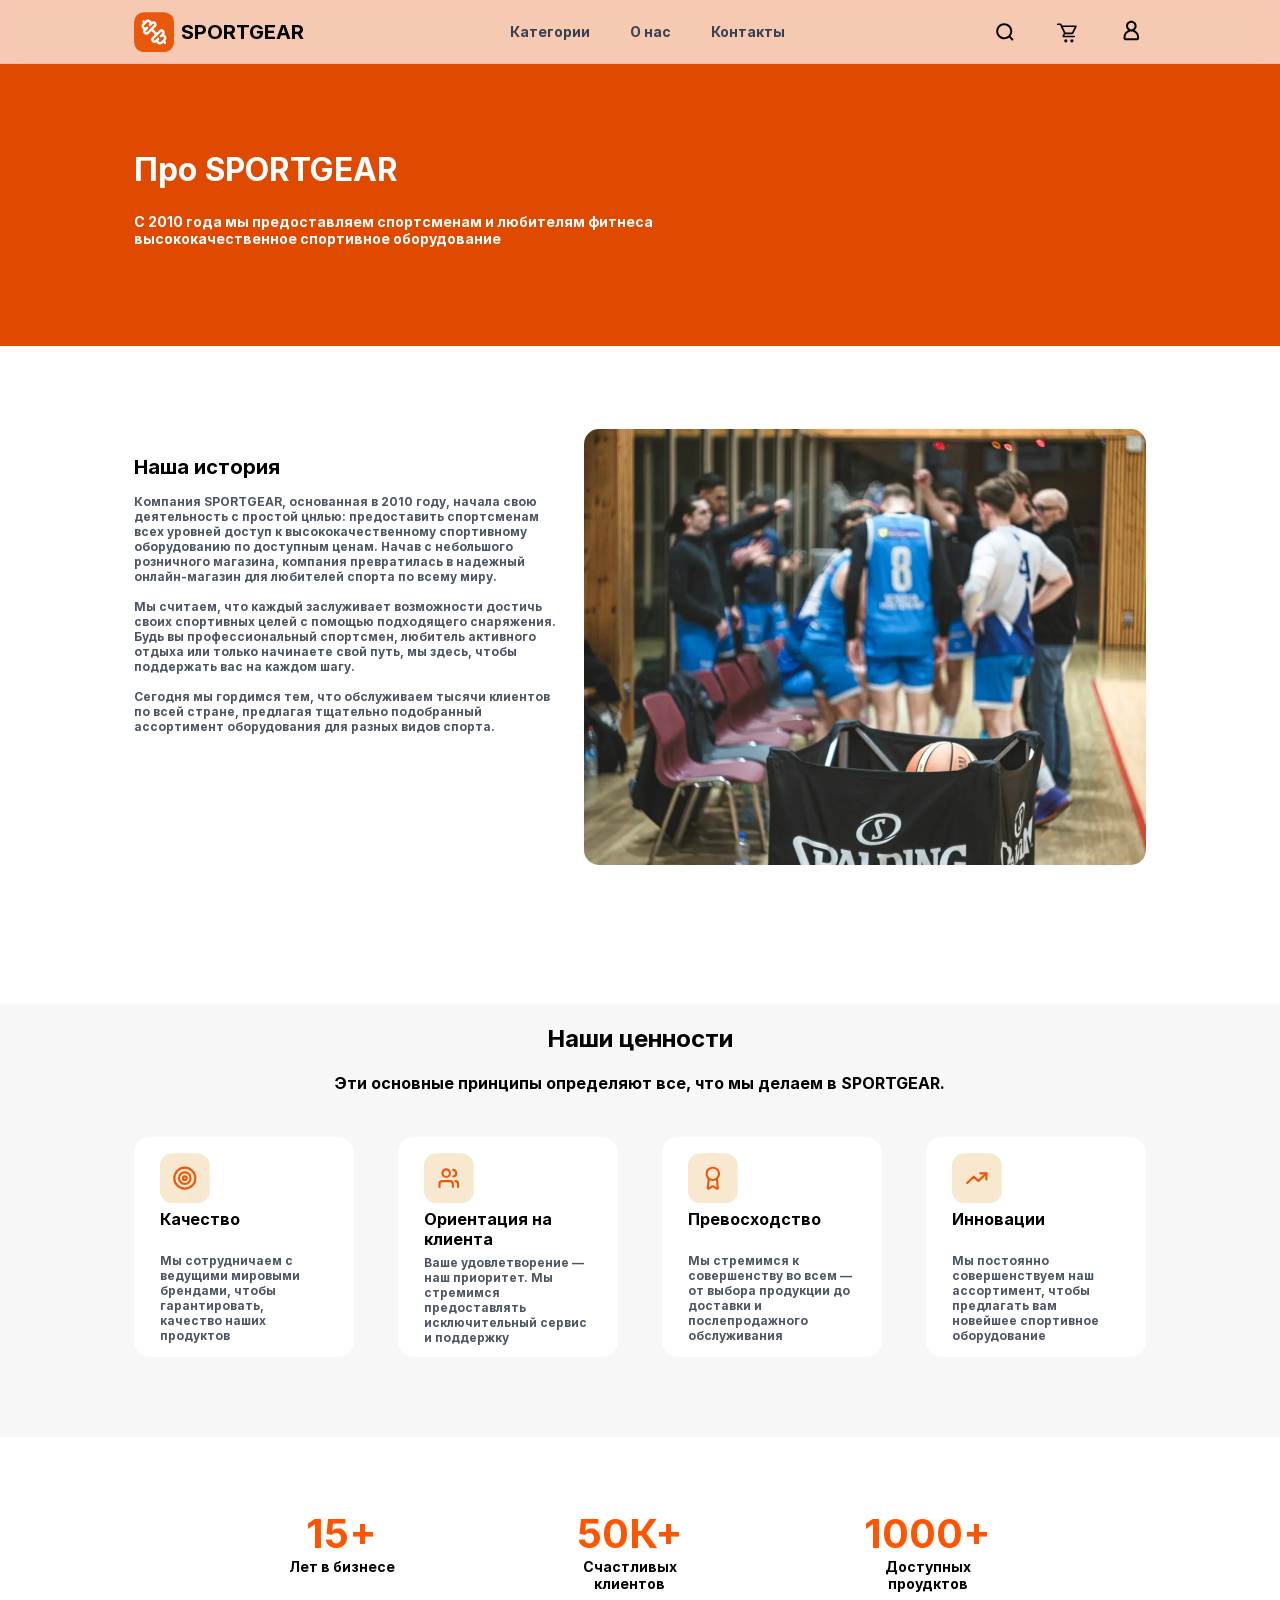
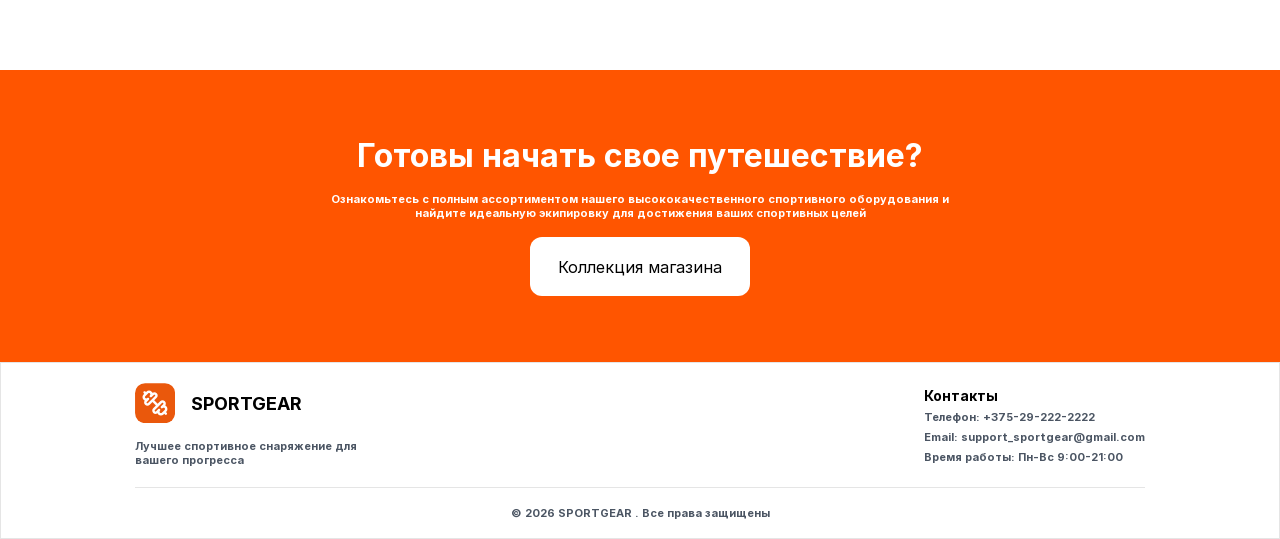
==== aboutPage.html @ 0b4ab944 "Главная страница, контакты, о нас, поисковая система. Без адаптива" ====
<!doctype html>
<html>
  <head>
    <link rel="stylesheet" href="css/main.css" />
    <meta charset="UTF-8" />
    <meta name="viewport" content="width=device-width, initial-scale=1.0" />
    <title>О нас</title>
  </head>
  <body>
    <!--НАЧАЛО ШАПКИ-->
    <header class="header">
      <div class="header__background">
        <div class="container">
          <a href="main.html" class="header__logo-block">
            <img src="photos/svg/icon_dumbbell.svg" class="header__logo" />
            <p class="header__title">SPORTGEAR</p>
          </a>

          <nav class="header__nav">
            <ul class="header__list">
              <li>
                <a href="categoryPage.html" class="header__link">Категории</a>
              </li>
              <li><a href="aboutPage.html" class="header__link">О нас</a></li>
              <li>
                <a href="contactPage.html" class="header__link">Контакты</a>
              </li>
            </ul>
          </nav>

          <div class="header__icons">
            <img src="photos/svg/поиск.svg" class="header__icon" id="searchHeader"/>
            <img src="photos/svg/коризна.svg" class="header__icon" />
            <img src="photos/svg/регистрация.svg" class="header__icon" />
          </div>
        </div>
      </div>
    </header>
    <!--КОНЕЦ ШАПКИ-->
    <main class="main-about">
      <section class="hero">
        <div class="container">
          <h1>Про SPORTGEAR</h1>
          <p>
            С 2010 года мы предоставляем спортсменам и любителям фитнеса
            высококачественное спортивное оборудование
          </p>
        </div>
      </section>

      <div class="container">
        <section class="about">
          <div class="about__text-box">
            <h2>Наша история</h2>
            <p>
              Компания SPORTGEAR, основанная в 2010 году, начала свою
              деятельность с простой цнлью: предоставить спортсменам всех
              уровней доступ к высококачественному спортивному оборудованию по
              доступным ценам. Начав с небольшого розничного магазина, компания
              превратилась в надежный онлайн-магазин для любителей спорта по
              всему миру.</p>
              <p>Мы считаем, что каждый заслуживает возможности достичь своих
              спортивных целей с помощью подходящего снаряжения. Будь вы
              профессиональный спортсмен, любитель активного отдыха или только
              начинаете свой путь, мы здесь, чтобы поддержать вас на каждом
              шагу.</p>
              <p>Сегодня мы гордимся тем, что обслуживаем тысячи клиентов по
              всей стране, предлагая тщательно подобранный ассортимент
              оборудования для разных видов спорта.</p>
            </p>
          </div>
          <img src="photos/photo/about.webp">
        </section>
      </div>
        <section class="values">
          <div class="container">
            
            <h1>Наши ценности</h1>
            <p>Эти основные принципы определяют все, что мы делаем в SPORTGEAR.</p>
            <div class="values__block">
              <div class="values__block__item">
                <img src="photos/svg/target.svg">
                <h6>Качество</h6>
                <p>Мы сотрудничаем с ведущими мировыми брендами, чтобы гарантировать, качество наших продуктов</p>
              </div>
              <div class="values__block__item">
                <img src="photos/svg/member.svg">
                <h6>Ориентация на клиента</h6>
                <p>Ваше удовлетворение — наш приоритет. Мы стремимся предоставлять исключительный сервис и поддержку</p>
              </div>

              <div class="values__block__item">
                <img src="photos/svg/reward.svg">
                <h6>Превосходство</h6>
                <p>Мы стремимся к совершенству во всем — от выбора продукции до доставки и послепродажного обслуживания</p>
              </div>

              <div class="values__block__item">
                <img src="photos/svg/grow.svg">
                <h6>Инновации</h6>
                <p>Мы постоянно совершенствуем наш ассортимент, чтобы предлагать вам новейшее спортивное оборудование</p>
              </div>
            </div>
          </div>
        </section>

        <div class="container">
          <section class="rewards">
            <div class="rewards__item">
              <span>15+</span>
              <p>Лет в бизнесе</p>
            </div>

            <div class="rewards__item">
              <span>50К+</span>
              <p>Счастливых клиентов</p>
            </div>

            <div class="rewards__item">
              <span>1000+</span>
              <p>Доступных проудктов</p>
            </div>
          </section>
        </div>

        <section class="travel">
          <div class="container">
              <h2>Готовы начать свое путешествие?</h2>
              <p>Ознакомьтесь с полным ассортиментом нашего высококачественного спортивного оборудования и найдите идеальную экипировку для достижения ваших спортивных целей</p>
              <button>Коллекция магазина</button>
          </div>
        </section>
      
    </main>
    <!--ФУТЕР-->
    <footer class="footer">
      <div class="container">
        <div class="footer__top">
          <div class="footer__logo">
            <img src="photos/svg/icon_dumbbell.svg" />
            <h3>SPORTGEAR</h3>
            <p>Лучшее спортивное снаряжение для вашего прогресса</p>
          </div>

          <div class="footer__contact">
            <h5>Контакты</h5>
            <p>Телефон: +375-29-222-2222</p>
            <p>Email: support_sportgear@gmail.com</p>
            <p>Время работы: Пн-Вс 9:00-21:00</p>
          </div>
        </div>
        <hr />
        <p class="footer__letter">© 2026 SPORTGEAR . Все права защищены</p>
      </div>
    </footer>

    <div id="search-blur">
    <div class="search">
      <div class="search__input-block">
        <img src="photos/svg/поиск.svg">
        <input placeholder="Название товара" id="src-input">
        <button class="search__close" id="close-search">&times;</button>
      </div>

      <div class="search__content" id="element-to-insert">
        
      </div>
    </div>
    </div>
    <script src="JavaScript/main.js"></script>
  </body>
</html>
---- css/main.css ----
* {
  box-sizing: border-box;
  margin: 0;
  padding: 0;
}

body {
  min-height: 100vh;
  font-family: "Inter";
}

p {
  margin: 0;
}

.header {
  width: 100%;
  z-index: 1000;
  height: 64px;
  position: sticky;
  top: 0;
}
.header .container {
  display: flex;
  justify-content: space-between;
  align-items: center;
  height: 100%;
}
.header__list {
  display: flex;
  gap: 20px;
  list-style: none;
  padding: 0;
  margin: 0;
}
.header__background {
  width: 100%;
  height: 100%;
  background-color: rgba(255, 255, 255, 0.7);
  backdrop-filter: blur(10px);
  border-bottom: 1px solid rgba(0, 0, 0, 0.05);
}
.header__logo-block {
  display: flex;
  align-items: center;
  gap: 7px;
  text-decoration: none;
  color: black;
}
.header__logo {
  width: 40px;
  height: 40px;
}
.header__title {
  font-weight: bold;
  font-size: 20px;
}
.header__nav {
  margin: 0;
}
.header__nav a {
  font-size: 14px;
  color: rgb(55, 65, 81);
  font-family: "Inter";
  font-weight: 700;
  text-decoration: none;
  display: block;
  padding: 0 10px;
  text-align: center;
}
.header__icons {
  display: flex;
  gap: 33px;
}
.header__icon {
  width: 30px;
  height: 30px;
}

.footer {
  border: 1px solid rgba(0, 0, 0, 0.1);
  max-height: 205px;
  padding-top: 20px;
}
.footer p {
  font-size: clamp(11px, 0.7vw, 12px);
  color: rgb(75, 85, 99);
}
.footer__top {
  display: flex;
  flex-direction: row;
  justify-content: space-between;
  align-items: center;
}
.footer__contact h5 {
  font-size: clamp(14px, 1vw, 16px);
}
.footer__contact {
  display: flex;
  flex-direction: column;
  gap: 6px;
}
.footer__contact p {
  color: rgb(75, 85, 99);
}
.footer__logo {
  max-width: 250px;
  display: flex;
  align-items: center;
  gap: 16px;
  flex-wrap: wrap;
}
.footer__logo img {
  max-width: 40px;
  max-height: 40px;
}
.footer__logo h3 {
  font-size: clamp(18px, 1.2vw, 20px);
}
.footer hr {
  margin-top: 20px;
  width: 100%;
  border: 0;
  border-top: 1px solid rgba(0, 0, 0, 0.1);
}
.footer__letter {
  text-align: center;
  padding: 18px 0;
}

.main__section__two {
  margin-top: 272px;
  height: 501px;
  width: 100%;
  background-color: rgb(247, 247, 247);
}
.main__section__two .container {
  display: flex;
  flex-direction: column;
  justify-content: flex-start;
  align-items: flex-start;
  height: 100%;
  width: 100%;
  gap: 38px;
}
.main__section__two__text-wrapper {
  display: flex;
  flex-direction: column;
  gap: clamp(10px, 1vw, 16px);
  padding-top: 28px;
}
.main__section__two__cat {
  font-size: clamp(18px, 1.8vw, 26px);
}
.main__section__two__txt {
  color: rgb(75, 85, 99);
  font-size: clamp(6px, 1vw, 11px);
}
.main__section__two__photo-wrap {
  display: flex;
  justify-content: space-between;
  width: 100%;
  gap: 20px;
}
.main__section__two__photo-item {
  position: relative;
  width: 100%;
  max-width: 224px;
  aspect-ratio: 224/245;
  min-width: 0;
  border-radius: 14px;
  overflow: hidden;
}
.main__section__two__photo-item img {
  width: 100%;
  height: 100%;
  -o-object-fit: cover;
     object-fit: cover;
  transition: transform 0.2s ease-in-out;
}
.main__section__two__photo-item:hover img {
  transform: scale(1.1);
}
.main__section__two__photo-item span {
  position: absolute;
  bottom: 20px;
  left: 20px;
  color: white;
  font-size: clamp(14px, 1.2vw, 18px);
}
.main__section__one {
  display: flex;
  justify-content: space-between;
  gap: clamp(20px, 5vw, 148px);
}
.main__section__one__content-left {
  padding-top: 71px;
  max-width: 537px;
}
.main__section__one__content-left button {
  width: 220px;
  height: 59px;
  border-radius: 12px;
  color: white;
  background-color: rgb(44, 44, 44);
  font-family: "InterR";
  margin-top: 52px;
}
.main__section__one__motivation-text {
  width: 100%;
  margin-bottom: 52px;
  font-family: Inter;
  font-weight: bold;
  font-size: clamp(28px, 3.4vw, 59px);
  color: rgb(17, 24, 39);
}
.main__section__one__motivation-text span {
  text-decoration: underline;
  color: rgb(234, 88, 12);
  text-underline-offset: 16px;
}
.main__section__one__text1 {
  color: rgb(75, 85, 99);
  font-size: clamp(18px, 1.6vw, 24px);
}
.main__section__one #sneakers_photo {
  margin-top: 41px;
  height: clamp(461px, 50vw, 580px);
  width: auto;
  aspect-ratio: 461/580;
  border-radius: 30px;
  -o-object-fit: cover;
     object-fit: cover;
  -o-object-position: center;
     object-position: center;
}
.main__h1 {
  font-size: 32px;
  text-align: center;
  margin-top: 56px;
  margin-bottom: 55px;
}
.main__section__three {
  height: 361px;
  background-color: rgb(247, 247, 247);
  width: 100%;
}
.main__section__three .container {
  display: flex;
  flex-direction: row;
  height: 100%;
  width: 100%;
  align-items: center;
  justify-content: space-between;
  flex-wrap: wrap;
}
.main__section__three__item {
  width: 348px;
  display: flex;
  gap: 4px;
}
.main__section__three__item img {
  max-width: 69px;
  max-height: 69px;
}
.main__section__three__item .item-text {
  display: flex;
  flex-direction: column;
  justify-content: space-evenly;
}
.main__section__three__item .item-text__mtxt {
  font-size: clamp(14px, 1.5vw, 20px);
}
.main__section__three__item .item-text__txt {
  font-size: clamp(8px, 0.9vw, 14px);
  color: rgb(75, 85, 99);
}

.main-about .hero {
  background-color: rgb(223, 74, 0);
  height: 346px;
  margin-top: -64px;
  padding-top: 64px;
}
.main-about .hero .container {
  display: flex;
  flex-direction: column;
  align-items: flex-start;
  gap: 24px;
}
.main-about .hero h1 {
  font-size: clamp(28px, 2.5vw, 48px);
  color: white;
  padding-top: 86px;
}
.main-about .hero p {
  color: white;
  max-width: 567px;
  font-size: clamp(14px, 1vw, 16px);
}
.main-about .about {
  padding-top: 83px;
  display: flex;
  justify-content: space-between;
  gap: 28px;
}
.main-about .about__text-box {
  padding-top: 26px;
  display: flex;
  flex-direction: column;
  gap: 15px;
}
.main-about .about__text-box h2 {
  font-size: clamp(20px, 1.5vw, 28px);
}
.main-about .about__text-box p {
  font-size: clamp(12px, 0.75vw, 14px);
  max-width: 582px;
  font-weight: 700;
  color: rgb(75, 85, 99);
}
.main-about .about img {
  aspect-ratio: 562/436;
  width: clamp(300px, 45vw, 562px);
  height: auto;
  border-radius: 15px;
  -o-object-fit: cover;
     object-fit: cover;
}
.main-about .values {
  background-color: rgb(247, 247, 247);
  height: 433px;
  width: 100%;
  margin-top: 139px;
}
.main-about .values .container {
  display: flex;
  flex-direction: column;
  align-items: center;
  justify-content: center;
  text-align: center;
  width: 100%;
}
.main-about .values .container h1 {
  padding: 20px 0;
}
.main-about .values__block {
  padding-top: 44px;
  width: 100%;
  display: flex;
  justify-content: space-between;
  gap: 20px;
}
.main-about .values__block__item {
  background-color: white;
  border-radius: 16px;
  max-width: 220px;
  min-height: 220px;
  display: flex;
  flex-direction: column;
  justify-content: flex-start;
  text-align: left;
  gap: 6px;
}
.main-about .values__block__item img {
  width: 50px;
  height: 50px;
  margin: 16px 0 0 26px;
}
.main-about .values__block__item h6 {
  font-size: 16px;
  padding: 0 26px;
  min-height: 2.4em;
}
.main-about .values__block__item p {
  padding: 0 26px;
  align-self: flex-start;
  font-size: 12px;
  color: rgb(75, 85, 99);
  margin: 0;
}
.main-about .rewards {
  height: 233px;
  width: 100%;
  display: flex;
  justify-content: space-evenly;
  align-items: center;
  gap: 20px;
}
.main-about .rewards__item {
  display: flex;
  flex-direction: column;
  align-items: center;
  text-align: center;
}
.main-about .rewards__item span {
  color: rgb(255, 85, 0);
  font-size: 40px;
}
.main-about .rewards__item p {
  font-size: 14px;
  max-width: 120px;
  min-height: 40px;
}
.main-about .travel {
  background-color: rgb(255, 85, 0);
}
.main-about .travel .container {
  display: flex;
  flex-direction: column;
  padding-top: 66px;
  align-items: center;
  gap: 17px;
  text-align: center;
}
.main-about .travel .container h2 {
  color: white;
  font-size: 32px;
}
.main-about .travel .container p {
  color: white;
  font-size: 11px;
  max-width: 620px;
}
.main-about .travel .container button {
  width: 220px;
  min-height: 59px;
  background-color: white;
  color: black;
  border: none;
  border-radius: 12px;
  font-family: "InterR";
  font-size: 16px;
  margin-bottom: 66px;
}

.main-contact {
  margin-bottom: 53px;
}
.main-contact .hero {
  background-color: rgb(255, 85, 0);
  margin-top: -64px;
  padding-top: 103px;
  height: 346px;
}
.main-contact .hero .container {
  display: flex;
  flex-direction: column;
  justify-content: center;
  align-items: center;
  gap: 24px;
  text-align: center;
}
.main-contact .hero .container h1 {
  font-size: 36px;
  color: white;
}
.main-contact .hero .container p {
  font-size: 16px;
  color: white;
  max-width: 635px;
  padding-bottom: 39px;
}
.main-contact .container__inf {
  padding-top: 60px;
  display: flex;
  gap: 80px;
}
.main-contact .container__inf .contact-inf {
  width: 100%;
  display: flex;
  flex-direction: column;
  max-width: 380px;
}
.main-contact .container__inf .contact-inf__text {
  display: flex;
  flex-direction: column;
  text-align: center;
  gap: 10px;
}
.main-contact .container__inf .contact-inf__text h3 {
  font-size: calm(18px, 2vw, 24px);
}
.main-contact .container__inf .contact-inf__text p {
  font-size: calm(8px, 0.7vw, 12px);
  color: rgb(75, 85, 99);
}
.main-contact .container__inf .contact-inf__block {
  display: flex;
  flex-direction: column;
  padding-top: 35px;
  gap: 20px;
}
.main-contact .container__inf .contact-inf__item {
  display: flex;
  gap: 10px;
}
.main-contact .container__inf .contact-inf__item img {
  width: 50px;
  height: 50px;
}
.main-contact .container__inf .contact-inf__item__txt {
  display: flex;
  flex-direction: column;
  justify-content: space-evenly;
}
.main-contact .container__inf .contact-inf__item__txt p {
  font-size: calm(12px, 1vw, 16px);
}
.main-contact .container__inf .contact-inf__item__txt p:nth-last-child(1) {
  color: rgb(75, 85, 99);
}
.main-contact .container__inf .contact-form {
  max-width: 736px;
  height: auto;
  background-color: rgb(247, 247, 247);
  border-radius: 18px;
  padding: 23px 74px;
}
.main-contact .container__inf .contact-form .form h4 {
  font-size: 16px;
}
.main-contact .container__inf .contact-form .form {
  display: flex;
  padding-top: 30px;
  justify-content: space-between;
  flex-wrap: wrap;
  gap: 30px;
}
.main-contact .container__inf .contact-form .form__pole {
  display: flex;
  flex-direction: column;
  flex: 0 1 calc(50% - 15px);
  gap: 8px;
}
.main-contact .container__inf .contact-form .form__pole label {
  font-size: 16px;
}
.main-contact .container__inf .contact-form .form__pole input {
  border: 1px solid rgb(217, 217, 217);
  border-radius: 8px;
  padding: 12px 16px;
  width: 100%;
}
.main-contact .container__inf .contact-form .form__pole:nth-last-child(2) {
  flex: 1 1 100%;
}
.main-contact .container__inf .contact-form .form__pole:nth-last-child(2) input {
  width: 100%;
  min-height: 150px;
}
.main-contact .container__inf .contact-form .form button {
  width: 100%;
  height: 40px;
  border-radius: 8px;
  border: none;
  background-color: rgb(255, 85, 0);
  color: white;
}

#search-blur {
  display: none;
  position: fixed;
  top: 0;
  left: 0;
  width: 100vw;
  height: 100vh;
  background: rgba(255, 255, 255, 0.4);
  backdrop-filter: blur(5px);
  z-index: 10001;
}

.search {
  overflow: hidden;
  display: none;
  width: 500px;
  background-color: white;
  position: fixed;
  border-radius: 16px;
  top: 25%;
  left: 50%;
  transform: translateX(-50%);
  min-height: 200px;
  box-shadow: 0 10px 30px rgba(0, 0, 0, 0.12);
}
.search__active {
  display: block;
  animation: appearance 0.3s ease-out forwards;
}
.search__input-block {
  height: 45px;
  display: flex;
  border-bottom-color: black;
  border-bottom-style: solid;
  border-bottom-width: 1px;
  width: 100%;
  justify-content: space-evenly;
  align-items: center;
  gap: 15px;
}
.search__input-block img {
  width: 38px;
  height: 38px;
  flex: 1;
}
.search__input-block input {
  flex: 8;
  border: none;
  height: 100%;
  font-family: "InterR";
  font-size: 16px;
}
.search__input-block input:focus {
  outline: none;
}
.search__close {
  border: none;
  background-color: transparent;
  font-size: 38px;
  flex: 1;
  color: grayText;
}
.search__close:hover {
  color: black;
}
.search__content {
  padding: 15px;
  display: flex;
  flex-direction: column;
  text-align: center;
  gap: 10px;
  overflow-y: auto;
  max-height: 300px;
}

.product-template {
  display: flex;
  align-items: center;
  gap: 15px;
  padding: 10px;
  border-radius: 10px;
}
.product-template:hover {
  background-color: #f9f9f9;
}
.product-template .product__info {
  display: flex;
  flex-direction: column;
  align-items: flex-start;
  gap: 2px;
}
.product-template .product-name {
  font-size: 14px;
}
.product-template .product-price {
  font-size: 14px;
  margin-left: auto;
}
.product-template .product-price::after {
  content: " BYN";
}
.product-template .product-img {
  width: 45px;
  height: 45px;
  -o-object-fit: cover;
     object-fit: cover;
  border-radius: 6px;
}
.product-template .cat {
  font-size: 12px;
  color: rgb(75, 85, 99);
}

#notFound {
  position: absolute;
  left: 50%;
  transform: translateX(-50%);
  top: 60px;
  font-size: 13px;
  color: rgb(75, 85, 99);
}

@keyframes appearance {
  from {
    opacity: 0;
    transform: translate(-50%, -30%) scale(0.9);
  }
  to {
    opacity: 1;
    transform: translate(-50%, -40%) scale(1);
  }
}
.container {
  max-width: 1400px;
  margin: 0 auto;
  padding: 0 134px;
}

@font-face {
  font-family: "Inter";
  src: url("../fonts/Inter-Bold.woff2") format("truetype");
  font-weight: 700;
}
@font-face {
  font-family: "InterR";
  src: url("../fonts/Inter-Regular.woff2") format("truetype");
}/*# sourceMappingURL=main.css.map */
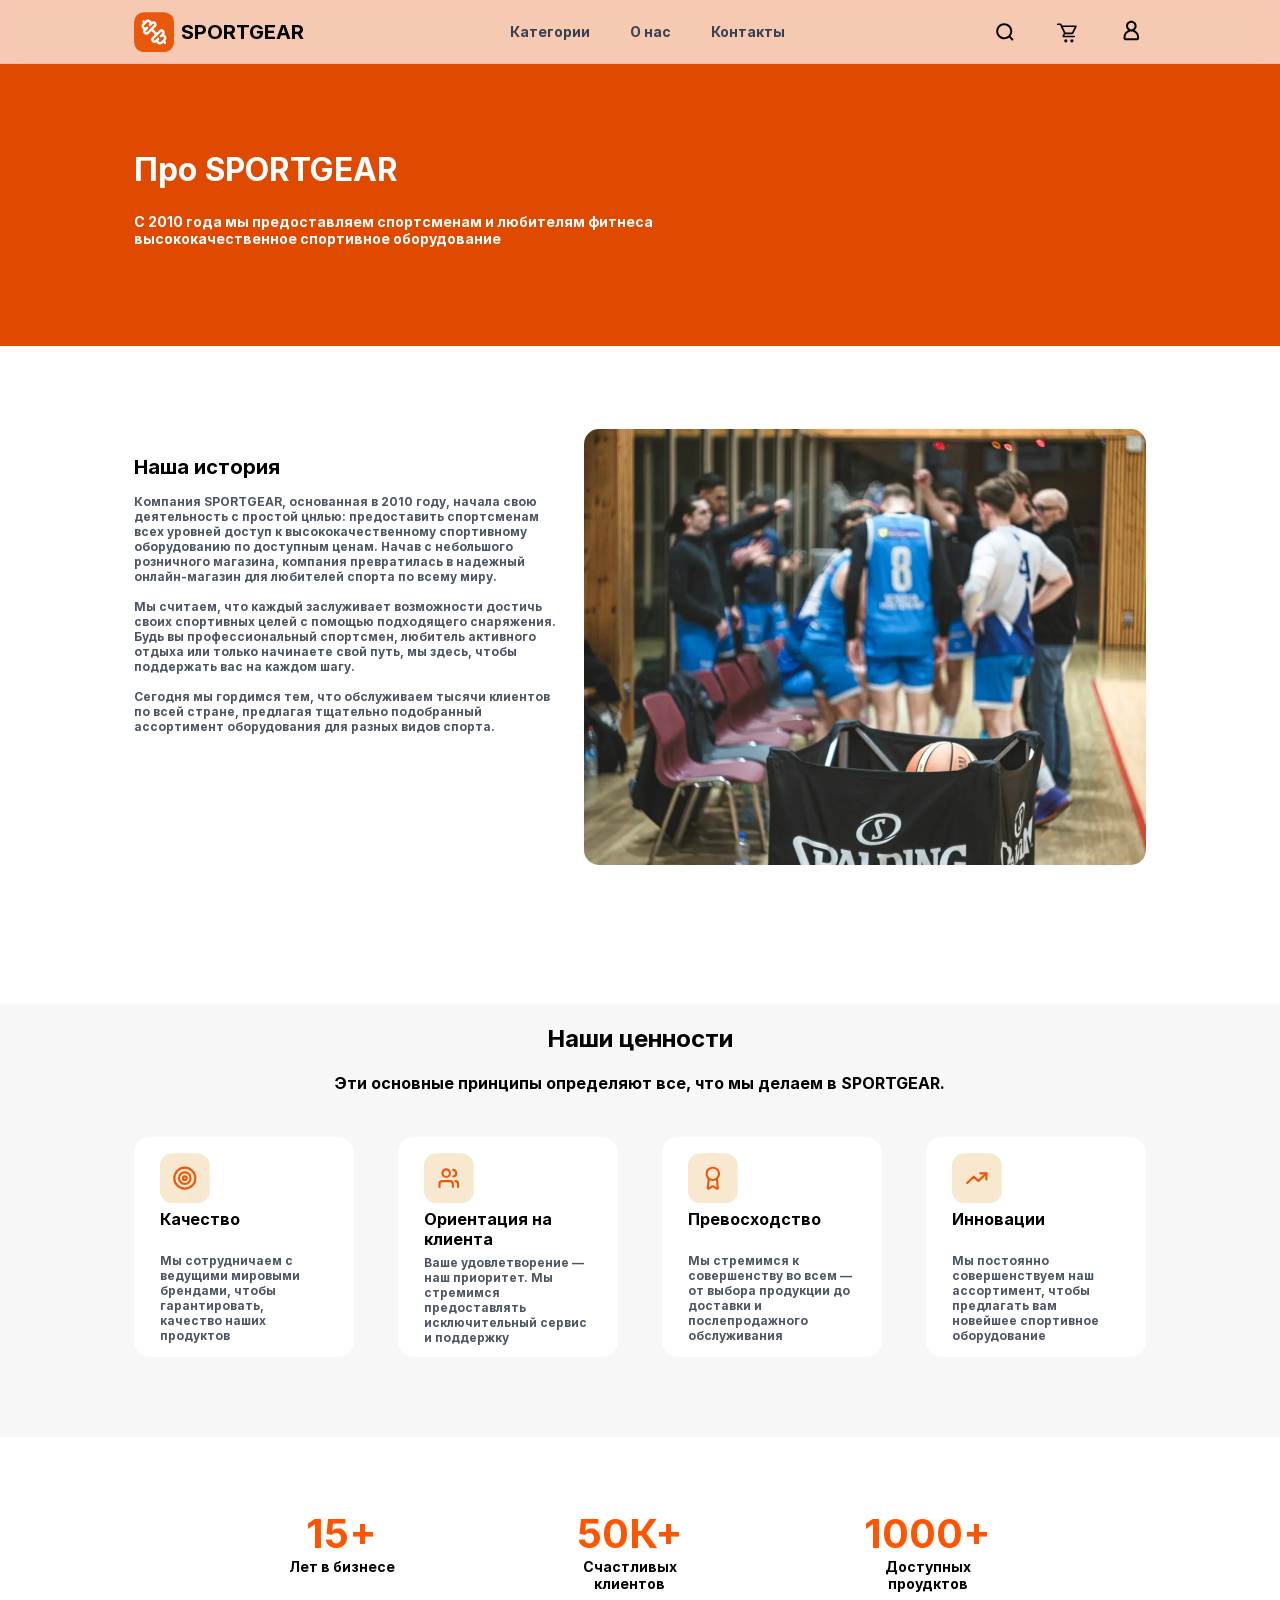
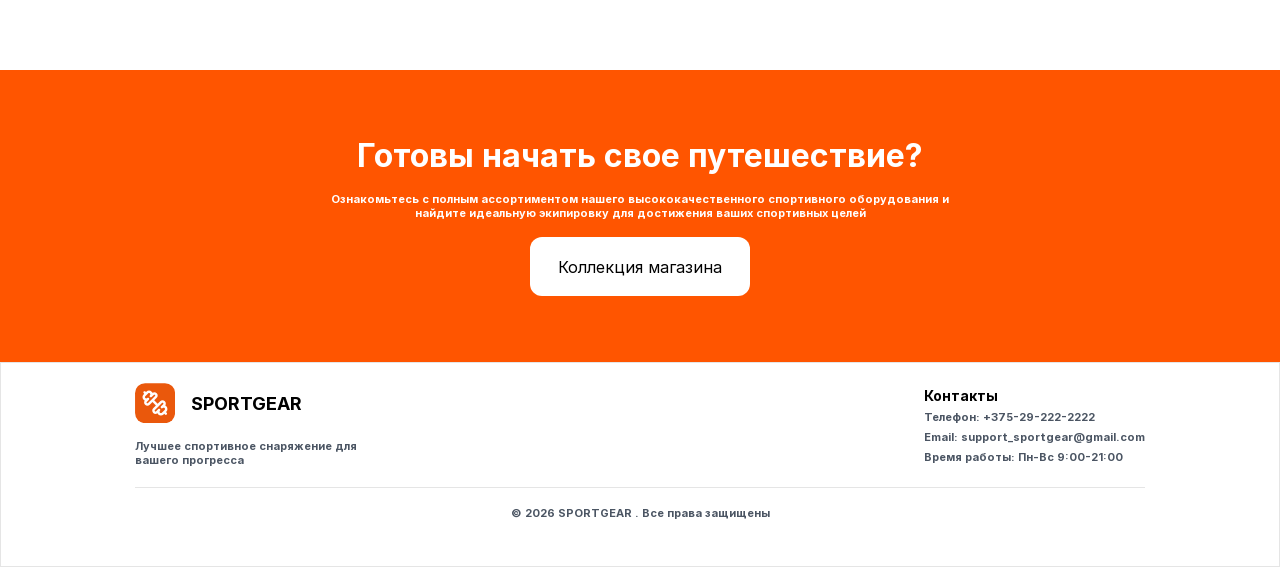
==== commit 14bf3e5a: "разбил js на модули и доавбил функции" ====
--- a/aboutPage.html
+++ b/aboutPage.html
@@ -167,6 +167,6 @@
       </div>
     </div>
     </div>
-    <script src="JavaScript/main.js"></script>
+    <script type="module" src="JavaScript/main.js"></script>
   </body>
 </html>
--- a/css/main.css
+++ b/css/main.css
@@ -1,3 +1,4 @@
+@charset "UTF-8";
 * {
   box-sizing: border-box;
   margin: 0;
@@ -79,7 +80,7 @@
 
 .footer {
   border: 1px solid rgba(0, 0, 0, 0.1);
-  max-height: 205px;
+  min-height: 205px;
   padding-top: 20px;
 }
 .footer p {
@@ -91,6 +92,13 @@
   flex-direction: row;
   justify-content: space-between;
   align-items: center;
+}
+@media (max-width: 768px) {
+  .footer__top {
+    flex-direction: column;
+    gap: 20px;
+    text-align: center;
+  }
 }
 .footer__contact h5 {
   font-size: clamp(14px, 1vw, 16px);
@@ -618,7 +626,7 @@
   background-color: transparent;
   font-size: 38px;
   flex: 1;
-  color: grayText;
+  color: rgb(75, 85, 99);
 }
 .search__close:hover {
   color: black;
@@ -690,6 +698,113 @@
     transform: translate(-50%, -40%) scale(1);
   }
 }
+body {
+  display: flex;
+  flex-direction: column;
+}
+
+.container-cat {
+  display: flex;
+  gap: 100px;
+}
+
+.main__category {
+  flex: 1;
+}
+
+.cat__aside h3 {
+  font-size: 24px;
+  margin-top: 45px;
+}
+
+.cat_list {
+  list-style-type: none;
+  padding: 15px;
+  margin: 0;
+  display: flex;
+  flex-direction: column;
+  gap: 10px;
+  width: 270px;
+}
+.cat_list li {
+  border-radius: 10px;
+  font-size: 20px;
+  padding: 6px;
+  -webkit-user-select: none;
+     -moz-user-select: none;
+          user-select: none;
+}
+.cat_list li:not(.li-active):hover {
+  background-color: #F9FAFB;
+}
+
+.li-active {
+  background-color: #FFF7ED;
+}
+
+.product-container {
+  margin-top: 70px;
+  display: grid;
+  grid-template-columns: repeat(3, 1fr);
+  gap: 10px; /* Увеличьте отступ для красоты */
+  width: 100%;
+}
+
+.product-cart {
+  display: flex;
+  flex-direction: column;
+  border: 1px solid #E5E7EB;
+  border-radius: 17px;
+  max-width: 260px;
+  height: 320px;
+}
+.product-cart:hover {
+  border-color: #fb923c;
+  box-shadow: 0px 1px 30px rgba(0, 0, 0, 0.15);
+}
+.product-cart__img {
+  overflow: hidden;
+  width: 100%;
+  height: 240px;
+  border-top-left-radius: 17px;
+  border-top-right-radius: 17px;
+}
+.product-cart__img img {
+  width: 100%;
+  height: 100%;
+  -o-object-fit: cover;
+     object-fit: cover;
+  -o-object-position: center;
+     object-position: center;
+  transition: transform 0.2s ease-in-out;
+}
+.product-cart__info {
+  flex-grow: 1;
+  padding: 10px;
+  padding-left: 20px;
+  display: flex;
+  flex-direction: column;
+  gap: 10px;
+  justify-content: space-between;
+}
+.product-cart__info .product-category {
+  font-size: 11px;
+  color: rgb(234, 88, 12);
+}
+.product-cart__info .product-name {
+  font-size: 13px;
+}
+.product-cart__info .product-price {
+  font-size: 14px;
+}
+.product-cart__info .product-price::after {
+  content: " BYN";
+}
+
+.img-active {
+  transform: scale(1.05);
+}
+
 .container {
   max-width: 1400px;
   margin: 0 auto;
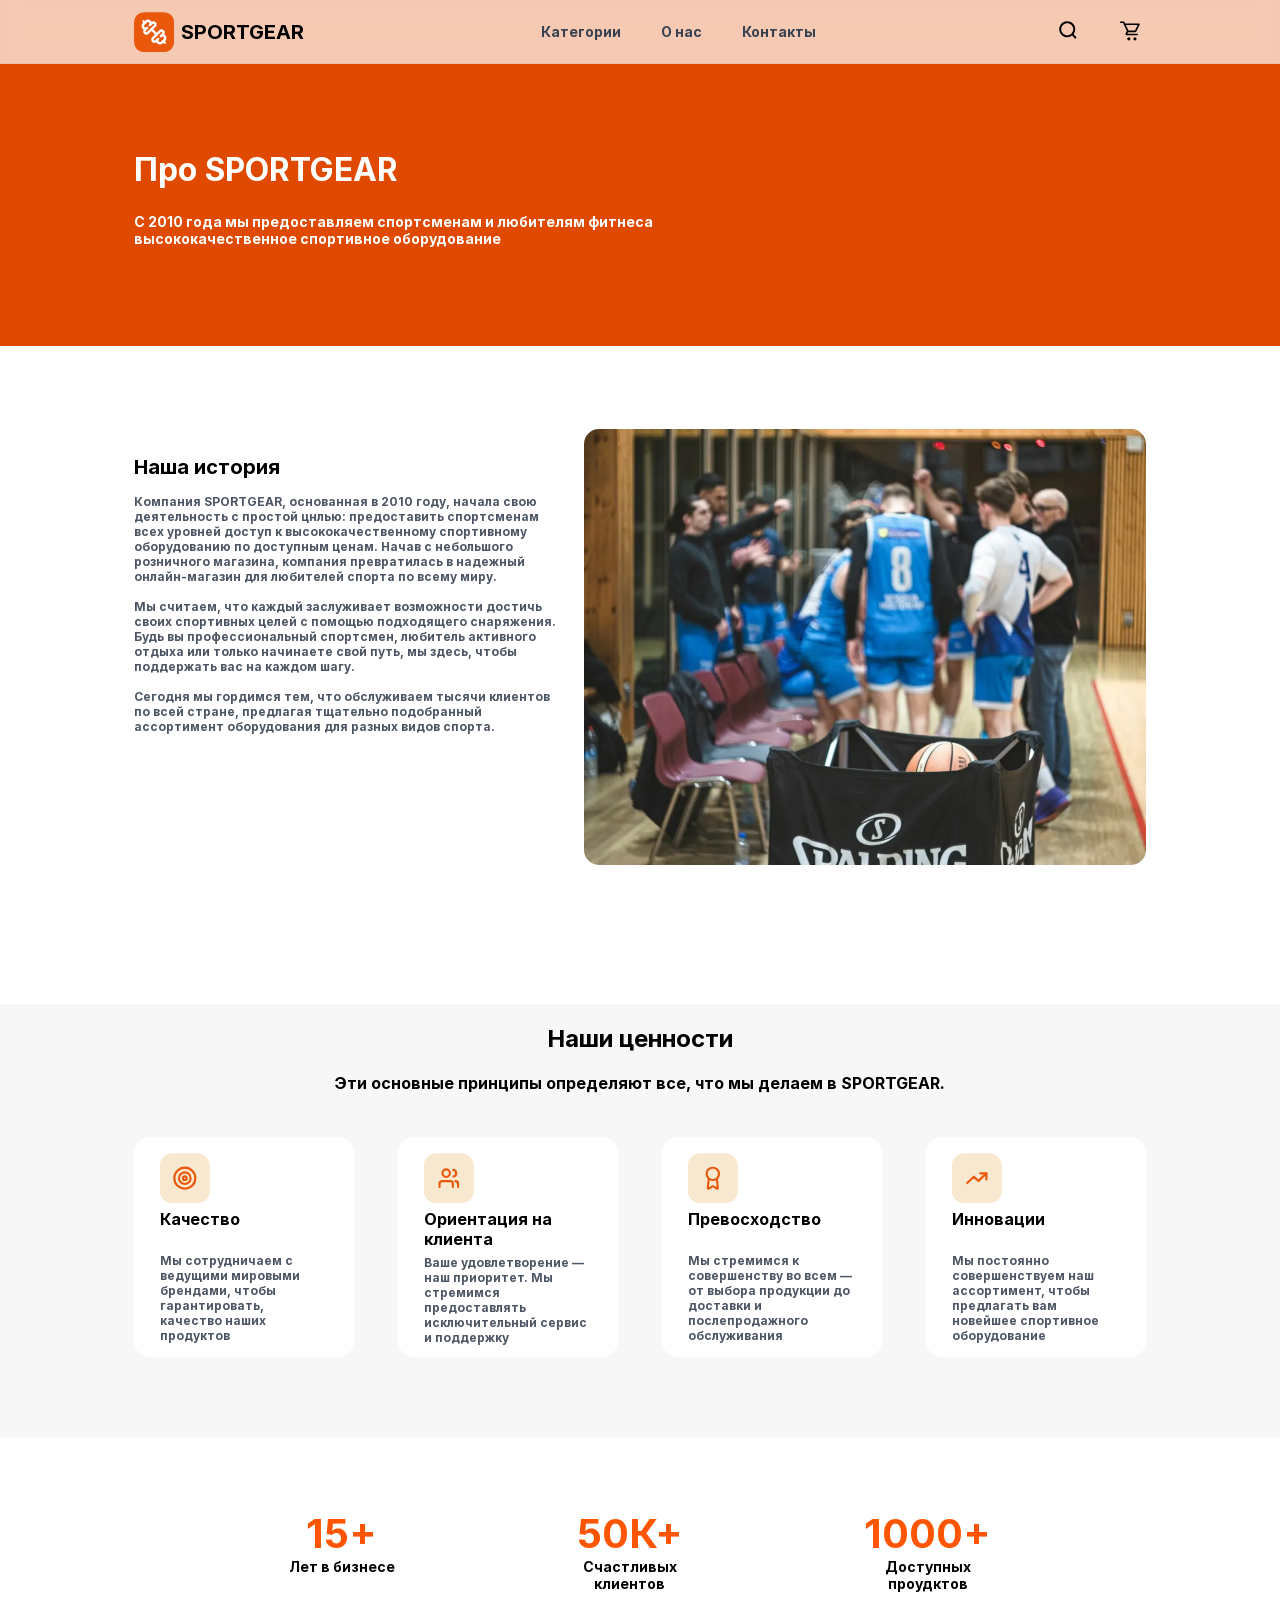
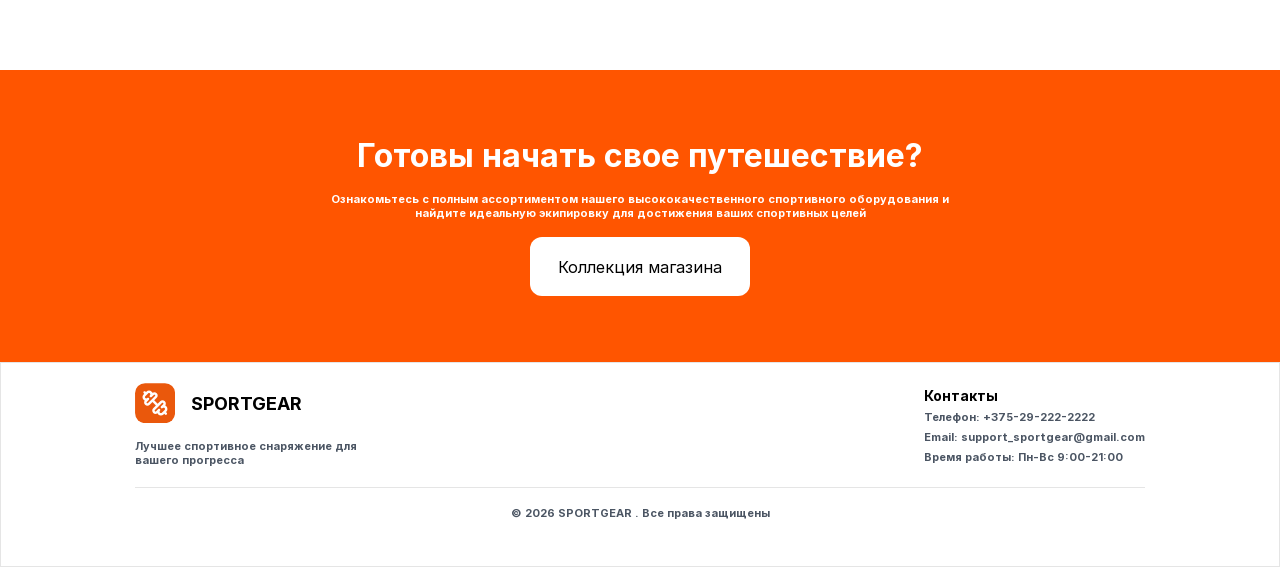
==== commit 14d7b1f3: "Основной функционал" ====
--- a/aboutPage.html
+++ b/aboutPage.html
@@ -30,8 +30,7 @@
 
           <div class="header__icons">
             <img src="photos/svg/поиск.svg" class="header__icon" id="searchHeader"/>
-            <img src="photos/svg/коризна.svg" class="header__icon" />
-            <img src="photos/svg/регистрация.svg" class="header__icon" />
+            <a href="basketPage.html"><img src="photos/svg/коризна.svg" class="header__icon" /></a>
           </div>
         </div>
       </div>
--- a/css/main.css
+++ b/css/main.css
@@ -72,6 +72,7 @@
 .header__icons {
   display: flex;
   gap: 33px;
+  cursor: pointer;
 }
 .header__icon {
   width: 30px;
@@ -79,6 +80,7 @@
 }
 
 .footer {
+  margin-top: auto;
   border: 1px solid rgba(0, 0, 0, 0.1);
   min-height: 205px;
   padding-top: 20px;
@@ -207,12 +209,15 @@
 }
 .main__section__one__content-left button {
   width: 220px;
-  height: 59px;
+  height: 56px;
   border-radius: 12px;
   color: white;
   background-color: rgb(44, 44, 44);
   font-family: "InterR";
   margin-top: 52px;
+}
+.main__section__one__content-left button:hover {
+  background-color: rgb(34, 34, 34);
 }
 .main__section__one__motivation-text {
   width: 100%;
@@ -648,7 +653,7 @@
   padding: 10px;
   border-radius: 10px;
 }
-.product-template:hover {
+.product-template:not(.product-template__basket):hover {
   background-color: #f9f9f9;
 }
 .product-template .product__info {
@@ -712,12 +717,19 @@
   flex: 1;
 }
 
+.cat__aside {
+  position: sticky;
+  top: 40px; /* отступ от верха */
+  align-self: flex-start;
+}
 .cat__aside h3 {
   font-size: 24px;
   margin-top: 45px;
 }
 
 .cat_list {
+  width: 100%;
+  max-width: 270px;
   list-style-type: none;
   padding: 15px;
   margin: 0;
@@ -746,8 +758,9 @@
   margin-top: 70px;
   display: grid;
   grid-template-columns: repeat(3, 1fr);
-  gap: 10px; /* Увеличьте отступ для красоты */
-  width: 100%;
+  gap: 15px;
+  width: 100%;
+  margin-bottom: 30px;
 }
 
 .product-cart {
@@ -755,7 +768,7 @@
   flex-direction: column;
   border: 1px solid #E5E7EB;
   border-radius: 17px;
-  max-width: 260px;
+  width: 100%;
   height: 320px;
 }
 .product-cart:hover {
@@ -770,6 +783,7 @@
   border-top-right-radius: 17px;
 }
 .product-cart__img img {
+  display: block;
   width: 100%;
   height: 100%;
   -o-object-fit: cover;
@@ -805,6 +819,243 @@
   transform: scale(1.05);
 }
 
+.container-personal-product {
+  width: 100%;
+}
+
+.main__personal-product {
+  padding-top: 30px;
+  width: 100%;
+  padding-bottom: 60px;
+}
+.main__personal-product a {
+  font-size: 14px;
+  color: black;
+  text-decoration: none;
+  cursor: pointer;
+  color: rgb(75, 85, 99);
+}
+.main__personal-product a:hover {
+  text-decoration: none;
+  color: rgb(255, 85, 0);
+}
+
+.persontal-product__content {
+  display: flex;
+  gap: 60px;
+  margin-top: 30px;
+  justify-content: space-between;
+}
+.persontal-product__content img {
+  width: 450px;
+  height: 380px;
+  -o-object-fit: cover;
+     object-fit: cover;
+  border-radius: 16px;
+  flex-shrink: 0;
+}
+.persontal-product__content .info {
+  display: flex;
+  flex: 1;
+  flex-direction: column;
+  gap: 16px;
+  padding-top: 10px;
+}
+.persontal-product__content .info__category {
+  font-size: 14px;
+  color: rgb(255, 85, 0);
+}
+.persontal-product__content .info__name {
+  font-size: 32px;
+  font-family: "Inter";
+  font-weight: 700;
+}
+.persontal-product__content .info__price {
+  font-size: 28px;
+  font-family: "Inter";
+  font-weight: 700;
+}
+.persontal-product__content .info__description {
+  font-size: 14px;
+  color: rgb(75, 85, 99);
+  max-width: 400px;
+  line-height: 1.6;
+}
+.persontal-product__content .info button {
+  margin-top: 16px;
+  width: 260px;
+  height: 56px;
+  background-color: rgb(44, 44, 44);
+  color: white;
+  border: none;
+  border-radius: 12px;
+  font-family: "InterR";
+  font-size: 16px;
+  cursor: pointer;
+  gap: 8px;
+}
+.persontal-product__content .info button:hover {
+  background-color: rgb(34, 34, 34);
+}
+
+.container-basket {
+  width: 100%;
+}
+
+.main-basket {
+  padding: 30px 0;
+  display: flex;
+  flex-wrap: wrap;
+  align-items: flex-start;
+  justify-content: space-between;
+  gap: 30px;
+}
+.main-basket h1 {
+  width: 100%;
+}
+.main-basket .basket-list {
+  display: flex;
+  flex-direction: column;
+  list-style: none;
+  padding: 0;
+  margin: 0;
+  flex: 2;
+  gap: 20px;
+  overflow-y: auto;
+}
+.main-basket .basket-list li {
+  width: 100%;
+}
+.main-basket .order-info {
+  flex: 1;
+  background-color: rgb(239, 238, 238);
+  padding: 26px;
+  border-radius: 18px;
+  display: flex;
+  flex-direction: column;
+  gap: 15px;
+}
+.main-basket .order-info button {
+  width: 100%;
+  height: 43px;
+  background-color: rgb(44, 44, 44);
+  color: white;
+  border: none;
+  border-radius: 12px;
+  font-family: "InterR";
+  font-size: 16px;
+  cursor: pointer;
+}
+.main-basket .order-info button:hover {
+  background-color: rgb(34, 34, 34);
+}
+
+.product-template__basket {
+  position: relative;
+  border: 1px solid #f0f0f0;
+  padding: 15px;
+}
+.product-template__basket:hover {
+  box-shadow: 0 4px 12px rgba(0, 0, 0, 0.08);
+}
+.product-template__basket .product-name {
+  font-size: 16px;
+}
+.product-template__basket .cat {
+  font-size: 13px;
+}
+.product-template__basket .product-price {
+  font-size: 16px;
+}
+.product-template__basket .product-img {
+  width: 60px;
+  height: 60px;
+  -o-object-fit: cover;
+     object-fit: cover;
+  border-radius: 8px;
+}
+.product-template__basket .product-remove {
+  margin-left: 10px;
+  width: 32px;
+  height: 32px;
+  border: none;
+  background: transparent;
+  cursor: pointer;
+  opacity: 0.6;
+  transition: 0.2s;
+}
+.product-template__basket .product-remove:hover {
+  opacity: 1;
+  transform: scale(1.1);
+}
+
+.basket-form {
+  display: none;
+  position: fixed;
+  top: 0;
+  left: 0;
+  width: 100vw;
+  height: 100vh;
+  background: rgba(255, 255, 255, 0.4);
+  backdrop-filter: brightness(0.8);
+  z-index: 10001;
+}
+
+.deliviry-form {
+  border-radius: 10px;
+  max-width: 680px;
+  z-index: 10003;
+  background-color: white;
+  padding: 20px;
+  box-shadow: 0 4px 12px rgba(0, 0, 0, 0.08);
+  position: absolute;
+  top: 200px;
+  left: 50%;
+  transform: translateX(-50%);
+  display: flex;
+  flex-wrap: wrap;
+  gap: 20px;
+}
+.deliviry-form button {
+  width: 100%;
+  height: 40px;
+  border-radius: 8px;
+  border: none;
+}
+.deliviry-form #chanel {
+  background-color: white;
+  border: 1px #f0f0f0 solid;
+}
+.deliviry-form #chanel:hover {
+  border: 1px solid #e0e0e0;
+}
+.deliviry-form #order {
+  background-color: rgb(44, 44, 44);
+  color: white;
+}
+.deliviry-form #order:hover {
+  background-color: rgb(34, 34, 34);
+}
+.deliviry-form .form__pole {
+  display: flex;
+  flex-direction: column;
+  flex: 0 1 calc(50% - 15px);
+  gap: 8px;
+}
+.deliviry-form .form__pole label {
+  font-size: 16px;
+}
+.deliviry-form .form__pole input {
+  border: 1px solid rgb(217, 217, 217);
+  border-radius: 8px;
+  padding: 12px 16px;
+  width: 100%;
+}
+.deliviry-form #adress {
+  flex: 1 1 100%;
+  max-width: 100%;
+}
+
 .container {
   max-width: 1400px;
   margin: 0 auto;
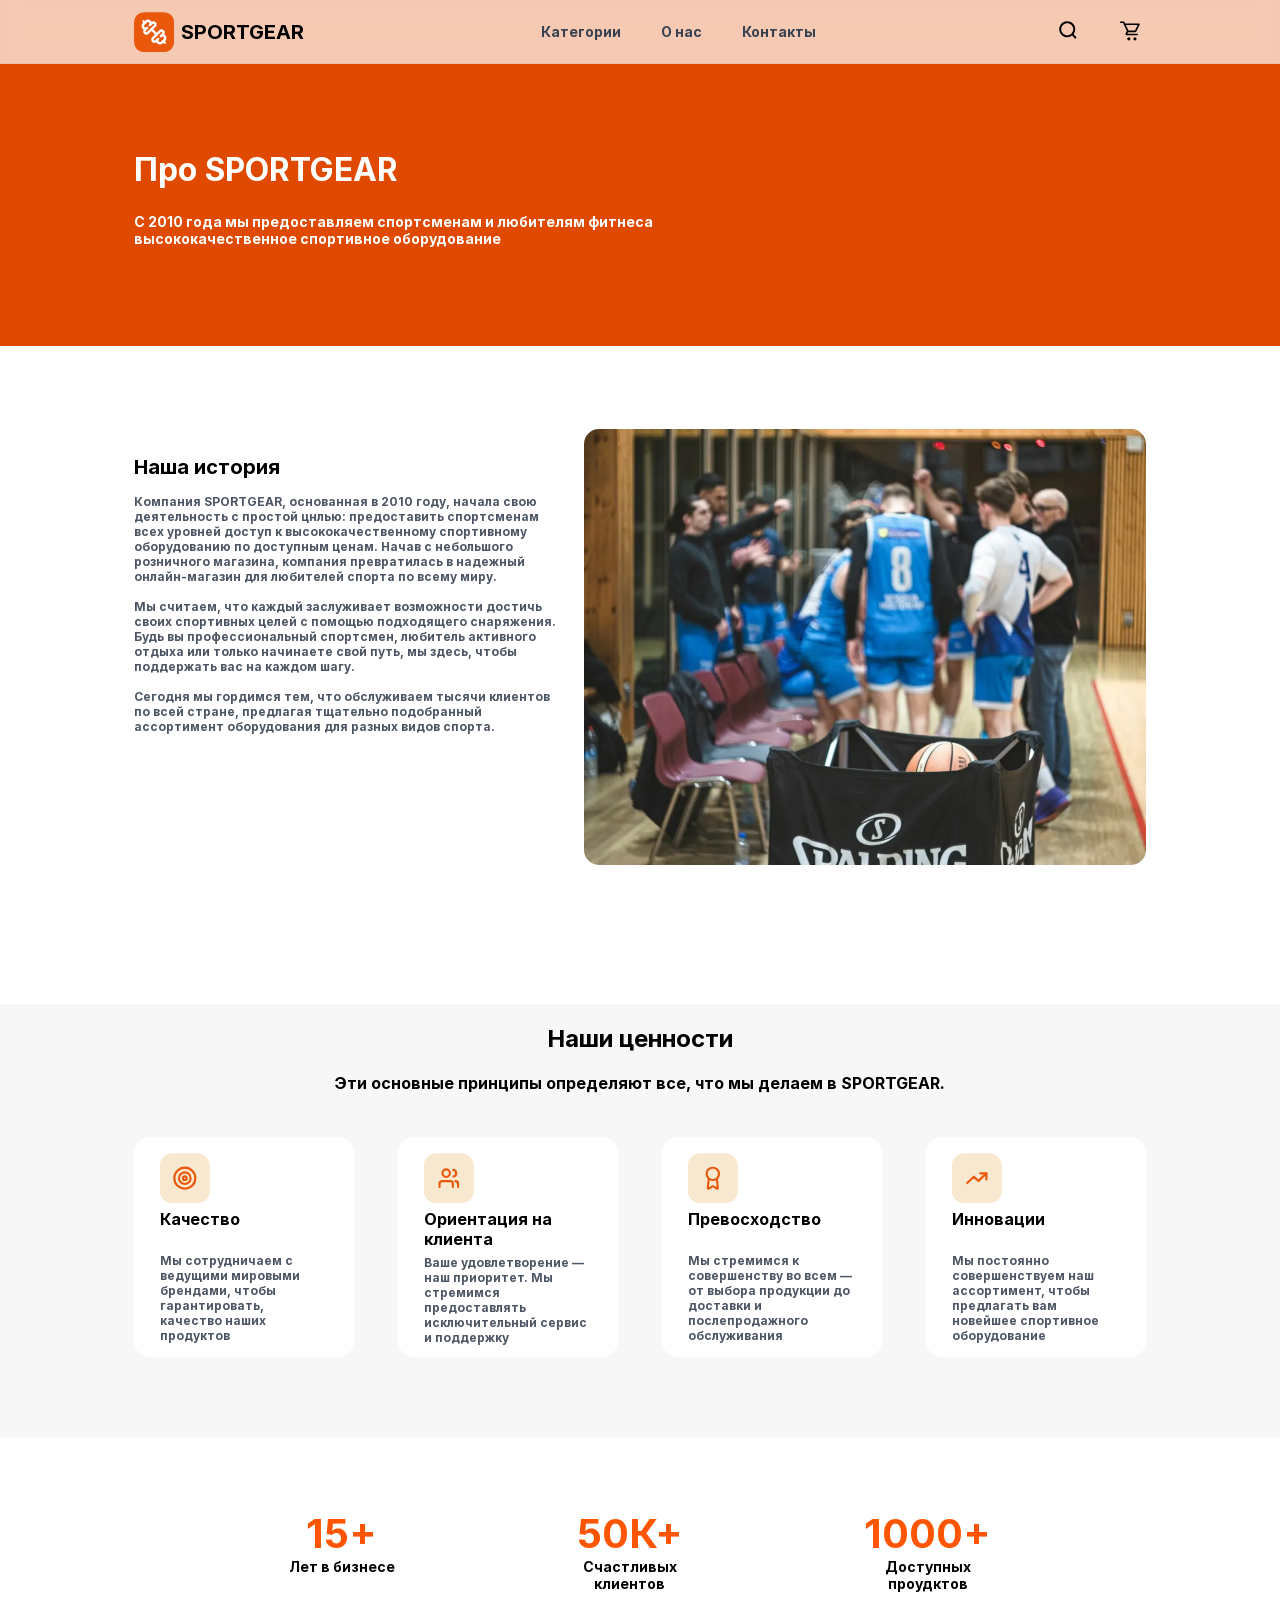
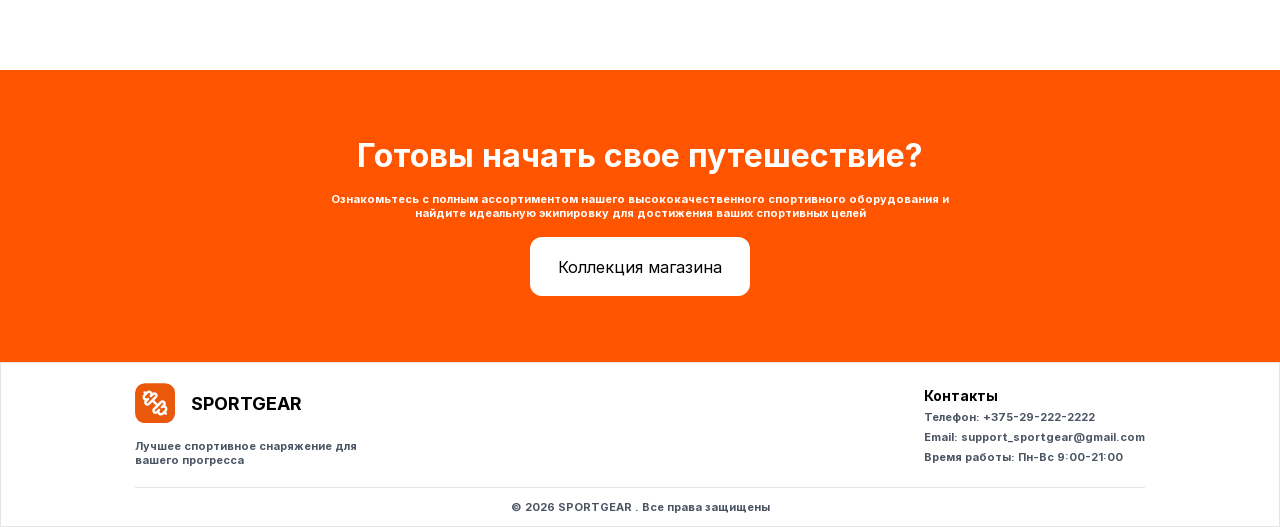
==== commit 2fb8eada: "адаптив для главной, о нас, контакты, категории" ====
--- a/aboutPage.html
+++ b/aboutPage.html
@@ -18,19 +18,16 @@
 
           <nav class="header__nav">
             <ul class="header__list">
-              <li>
-                <a href="categoryPage.html" class="header__link">Категории</a>
-              </li>
-              <li><a href="aboutPage.html" class="header__link">О нас</a></li>
-              <li>
-                <a href="contactPage.html" class="header__link">Контакты</a>
-              </li>
+            <li><a href="categoryPage.html" class="header__link">Категории</a></li>
+            <li><a href="aboutPage.html" class="header__link">О нас</a></li>
+            <li><a href="contactPage.html" class="header__link">Контакты</a></li>
             </ul>
           </nav>
 
           <div class="header__icons">
             <img src="photos/svg/поиск.svg" class="header__icon" id="searchHeader"/>
             <a href="basketPage.html"><img src="photos/svg/коризна.svg" class="header__icon" /></a>
+            <img src="photos/svg/бургер.svg" class="header__icon header__burger" id="burgerBtn">
           </div>
         </div>
       </div>
--- a/css/main.css
+++ b/css/main.css
@@ -1,4 +1,3 @@
-@charset "UTF-8";
 * {
   box-sizing: border-box;
   margin: 0;
@@ -78,11 +77,65 @@
   width: 30px;
   height: 30px;
 }
+.header .header__burger {
+  display: none;
+}
+@media (max-width: 1024px) {
+  .header__nav {
+    display: none;
+    position: absolute;
+    top: 63px;
+    left: 0;
+    width: 100%;
+    background-color: white;
+    border-bottom: 1px solid rgba(0, 0, 0, 0.08);
+    padding: 16px 0;
+    z-index: 999;
+  }
+  .header__nav--open {
+    display: block;
+  }
+  .header .header__burger {
+    display: block;
+    cursor: pointer;
+  }
+  .header__list {
+    flex-direction: column;
+    align-items: center;
+    gap: 0;
+  }
+  .header__list li a {
+    padding: 12px 20px;
+    font-size: 16px;
+  }
+  .header__icons {
+    width: auto;
+    margin-left: auto;
+    margin-right: 20px;
+    gap: 18px;
+  }
+  .header__icon {
+    width: 24px;
+    height: 24px;
+  }
+}
+@media (max-width: 480px) {
+  .header__title {
+    font-size: 16px;
+  }
+  .header__logo {
+    width: 32px;
+    height: 32px;
+  }
+  .header__icons {
+    gap: 12px;
+  }
+}
 
 .footer {
   margin-top: auto;
   border: 1px solid rgba(0, 0, 0, 0.1);
-  min-height: 205px;
+  min-height: 150px;
   padding-top: 20px;
 }
 .footer p {
@@ -94,13 +147,7 @@
   flex-direction: row;
   justify-content: space-between;
   align-items: center;
-}
-@media (max-width: 768px) {
-  .footer__top {
-    flex-direction: column;
-    gap: 20px;
-    text-align: center;
-  }
+  gap: 20px;
 }
 .footer__contact h5 {
   font-size: clamp(14px, 1vw, 16px);
@@ -129,13 +176,38 @@
 }
 .footer hr {
   margin-top: 20px;
+  margin-bottom: 0;
   width: 100%;
   border: 0;
   border-top: 1px solid rgba(0, 0, 0, 0.1);
 }
 .footer__letter {
   text-align: center;
-  padding: 18px 0;
+  margin: 12px 0;
+}
+@media (max-width: 480px) {
+  .footer {
+    text-align: center;
+    padding: 20px 16px;
+  }
+  .footer__top {
+    flex-direction: column;
+    align-items: center;
+    gap: 16px;
+  }
+  .footer__logo {
+    justify-content: center;
+    text-align: center;
+  }
+  .footer__contact {
+    align-items: center;
+  }
+  .footer__letter {
+    font-size: 11px;
+  }
+  .footer p {
+    font-size: 11px;
+  }
 }
 
 .main__section__two {
@@ -164,7 +236,7 @@
 }
 .main__section__two__txt {
   color: rgb(75, 85, 99);
-  font-size: clamp(6px, 1vw, 11px);
+  font-size: clamp(10px, 1vw, 12px);
 }
 .main__section__two__photo-wrap {
   display: flex;
@@ -197,6 +269,29 @@
   left: 20px;
   color: white;
   font-size: clamp(14px, 1.2vw, 18px);
+}
+@media (max-width: 1024px) {
+  .main__section__two {
+    height: auto;
+    margin-top: 130px;
+    padding-bottom: 30px;
+  }
+  .main__section__two__photo-wrap {
+    display: grid;
+    grid-template-columns: repeat(auto-fit, minmax(200px, 1fr));
+    gap: 15px;
+  }
+  .main__section__two__photo-item {
+    max-width: 100%;
+  }
+}
+@media (max-width: 480px) {
+  .main__section__two {
+    margin-top: 30px;
+  }
+  .main__section__two__photo-wrap {
+    grid-template-columns: repeat(2, 1fr);
+  }
 }
 .main__section__one {
   display: flex;
@@ -230,7 +325,7 @@
 .main__section__one__motivation-text span {
   text-decoration: underline;
   color: rgb(234, 88, 12);
-  text-underline-offset: 16px;
+  text-underline-offset: clamp(10px, 1vw, 16px);
 }
 .main__section__one__text1 {
   color: rgb(75, 85, 99);
@@ -247,12 +342,54 @@
   -o-object-position: center;
      object-position: center;
 }
+@media (max-width: 1024px) {
+  .main__section__one {
+    flex-direction: column;
+    align-items: flex-start;
+    gap: 10px;
+  }
+  .main__section__one__content-left {
+    padding-top: 40px;
+    max-width: 100%;
+    text-align: left;
+  }
+  .main__section__one__content-left button {
+    margin-top: 30px;
+  }
+  .main__section__one #sneakers_photo {
+    width: 100%;
+    border-radius: 20px;
+  }
+}
+@media (max-width: 480px) {
+  .main__section__one {
+    gap: 20px;
+  }
+  .main__section__one__content-left {
+    padding-top: 20px;
+  }
+  .main__section__one__content-left button {
+    width: 100%;
+    margin-top: 20px;
+  }
+  .main__section__one #sneakers_photo {
+    height: 260px;
+    border-radius: 16px;
+  }
+}
 .main__h1 {
   font-size: 32px;
   text-align: center;
   margin-top: 56px;
   margin-bottom: 55px;
 }
+@media (max-width: 480px) {
+  .main__h1 {
+    font-size: 22px;
+    margin-top: 36px;
+    margin-bottom: 30px;
+  }
+}
 .main__section__three {
   height: 361px;
   background-color: rgb(247, 247, 247);
@@ -270,7 +407,7 @@
 .main__section__three__item {
   width: 348px;
   display: flex;
-  gap: 4px;
+  gap: 6px;
 }
 .main__section__three__item img {
   max-width: 69px;
@@ -287,6 +424,25 @@
 .main__section__three__item .item-text__txt {
   font-size: clamp(8px, 0.9vw, 14px);
   color: rgb(75, 85, 99);
+}
+@media (max-width: 1024px) {
+  .main__section__three {
+    height: auto;
+    padding: 30px 0;
+  }
+  .main__section__three .container {
+    gap: 24px;
+    justify-content: flex-start;
+  }
+  .main__section__three__item {
+    width: calc(50% - 12px);
+    min-width: 260px;
+  }
+}
+@media (max-width: 480px) {
+  .main__section__three__item {
+    width: 100%;
+  }
 }
 
 .main-about .hero {
@@ -310,6 +466,17 @@
   color: white;
   max-width: 567px;
   font-size: clamp(14px, 1vw, 16px);
+}
+@media (max-width: 480px) {
+  .main-about .hero {
+    padding-bottom: 30px;
+  }
+  .main-about .hero h1 {
+    padding-top: 50px;
+  }
+  .main-about .hero p {
+    max-width: 100%;
+  }
 }
 .main-about .about {
   padding-top: 83px;
@@ -340,6 +507,24 @@
   -o-object-fit: cover;
      object-fit: cover;
 }
+@media (max-width: 1024px) {
+  .main-about .about {
+    flex-direction: column;
+    padding-top: 50px;
+    align-items: flex-start;
+    text-align: justify;
+  }
+  .main-about .about__text-box {
+    padding-top: 0;
+  }
+  .main-about .about__text-box p {
+    max-width: 100%;
+  }
+  .main-about .about img {
+    width: 100%;
+    max-width: 100%;
+  }
+}
 .main-about .values {
   background-color: rgb(247, 247, 247);
   height: 433px;
@@ -392,6 +577,30 @@
   color: rgb(75, 85, 99);
   margin: 0;
 }
+@media (max-width: 1024px) {
+  .main-about .values {
+    height: auto;
+    padding-bottom: 40px;
+    margin-top: 60px;
+  }
+  .main-about .values__block {
+    flex-wrap: wrap;
+    justify-content: center;
+  }
+  .main-about .values__block__item {
+    max-width: calc(50% - 10px);
+    min-width: 180px;
+  }
+}
+@media (max-width: 480px) {
+  .main-about .values {
+    margin-top: 40px;
+  }
+  .main-about .values__block__item {
+    max-width: 100%;
+    width: 100%;
+  }
+}
 .main-about .rewards {
   height: 233px;
   width: 100%;
@@ -414,6 +623,16 @@
   font-size: 14px;
   max-width: 120px;
   min-height: 40px;
+}
+@media (max-width: 480px) {
+  .main-about .rewards {
+    height: auto;
+    padding: 30px 0;
+    flex-wrap: wrap;
+  }
+  .main-about .rewards__item {
+    width: calc(50% - 10px);
+  }
 }
 .main-about .travel {
   background-color: rgb(255, 85, 0);
@@ -474,10 +693,33 @@
   max-width: 635px;
   padding-bottom: 39px;
 }
+@media (max-width: 480px) {
+  .main-contact .hero {
+    padding-bottom: 30px;
+  }
+  .main-contact .hero .container h1 {
+    font-size: 26px;
+  }
+  .main-contact .hero .container p {
+    font-size: 14px;
+    padding-bottom: 0;
+  }
+}
 .main-contact .container__inf {
   padding-top: 60px;
   display: flex;
   gap: 80px;
+}
+@media (max-width: 1024px) {
+  .main-contact .container__inf {
+    flex-direction: column;
+    gap: 40px;
+  }
+}
+@media (max-width: 480px) {
+  .main-contact .container__inf {
+    padding-top: 30px;
+  }
 }
 .main-contact .container__inf .contact-inf {
   width: 100%;
@@ -522,6 +764,11 @@
 }
 .main-contact .container__inf .contact-inf__item__txt p:nth-last-child(1) {
   color: rgb(75, 85, 99);
+}
+@media (max-width: 1024px) {
+  .main-contact .container__inf .contact-inf {
+    max-width: 100%;
+  }
 }
 .main-contact .container__inf .contact-form {
   max-width: 736px;
@@ -530,6 +777,16 @@
   border-radius: 18px;
   padding: 23px 74px;
 }
+@media (max-width: 1024px) {
+  .main-contact .container__inf .contact-form {
+    max-width: 100%;
+  }
+}
+@media (max-width: 480px) {
+  .main-contact .container__inf .contact-form {
+    padding: 20px 20px;
+  }
+}
 .main-contact .container__inf .contact-form .form h4 {
   font-size: 16px;
 }
@@ -561,6 +818,11 @@
 .main-contact .container__inf .contact-form .form__pole:nth-last-child(2) input {
   width: 100%;
   min-height: 150px;
+}
+@media (max-width: 480px) {
+  .main-contact .container__inf .contact-form .form__pole {
+    flex: 1 1 100%;
+  }
 }
 .main-contact .container__inf .contact-form .form button {
   width: 100%;
@@ -712,6 +974,12 @@
   display: flex;
   gap: 100px;
 }
+@media (max-width: 1024px) {
+  .container-cat {
+    flex-direction: column;
+    gap: 0;
+  }
+}
 
 .main__category {
   flex: 1;
@@ -719,12 +987,25 @@
 
 .cat__aside {
   position: sticky;
-  top: 40px; /* отступ от верха */
+  top: 40px;
+  z-index: 999;
   align-self: flex-start;
+  background-color: white;
 }
 .cat__aside h3 {
   font-size: 24px;
   margin-top: 45px;
+}
+@media (max-width: 1024px) {
+  .cat__aside {
+    top: 60px;
+    width: 100%;
+    background-color: white;
+  }
+  .cat__aside h3 {
+    margin-top: 20px;
+    font-size: 18px;
+  }
 }
 
 .cat_list {
@@ -749,6 +1030,21 @@
 .cat_list li:not(.li-active):hover {
   background-color: #F9FAFB;
 }
+@media (max-width: 1024px) {
+  .cat_list {
+    width: 100%;
+    max-width: 100%;
+    flex-direction: row;
+    flex-wrap: wrap;
+    padding: 10px 0;
+    gap: 8px;
+  }
+  .cat_list li {
+    font-size: 14px;
+    padding: 6px 12px;
+    border: 1px solid #E5E7EB;
+  }
+}
 
 .li-active {
   background-color: #FFF7ED;
@@ -762,6 +1058,17 @@
   width: 100%;
   margin-bottom: 30px;
 }
+@media (max-width: 1024px) {
+  .product-container {
+    grid-template-columns: repeat(2, 1fr);
+  }
+}
+@media (max-width: 480px) {
+  .product-container {
+    margin-top: 20px;
+    grid-template-columns: repeat(1, 1fr);
+  }
+}
 
 .product-cart {
   display: flex;
@@ -778,7 +1085,7 @@
 .product-cart__img {
   overflow: hidden;
   width: 100%;
-  height: 240px;
+  height: 70%;
   border-top-left-radius: 17px;
   border-top-right-radius: 17px;
 }
@@ -793,6 +1100,7 @@
   transition: transform 0.2s ease-in-out;
 }
 .product-cart__info {
+  height: 30%;
   flex-grow: 1;
   padding: 10px;
   padding-left: 20px;
@@ -813,6 +1121,14 @@
 }
 .product-cart__info .product-price::after {
   content: " BYN";
+}
+@media (max-width: 1024px) {
+  .product-cart {
+    height: 260px;
+  }
+  .product-cart__img {
+    height: 180px;
+  }
 }
 
 .img-active {
@@ -1061,6 +1377,16 @@
   margin: 0 auto;
   padding: 0 134px;
 }
+@media (max-width: 1024px) {
+  .container {
+    padding: 0 40px;
+  }
+}
+@media (max-width: 480px) {
+  .container {
+    padding: 0 16px;
+  }
+}
 
 @font-face {
   font-family: "Inter";
